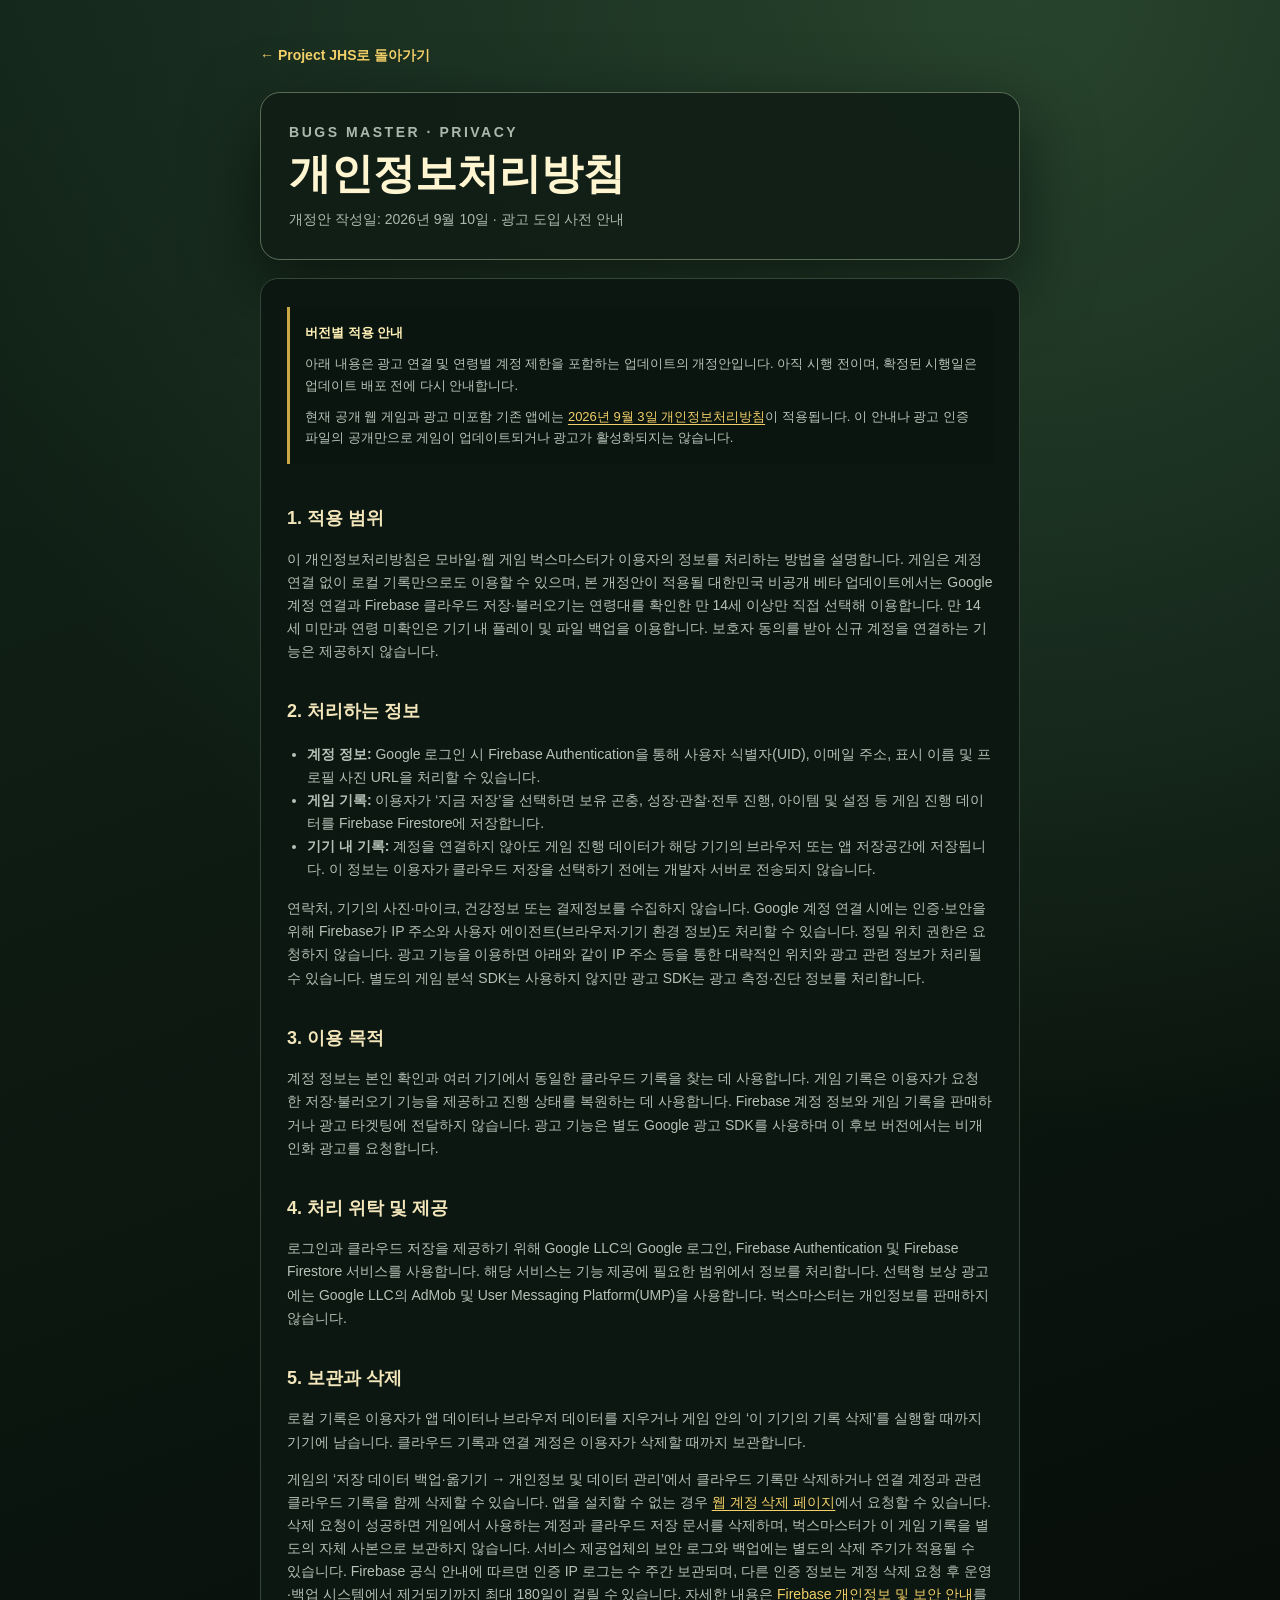
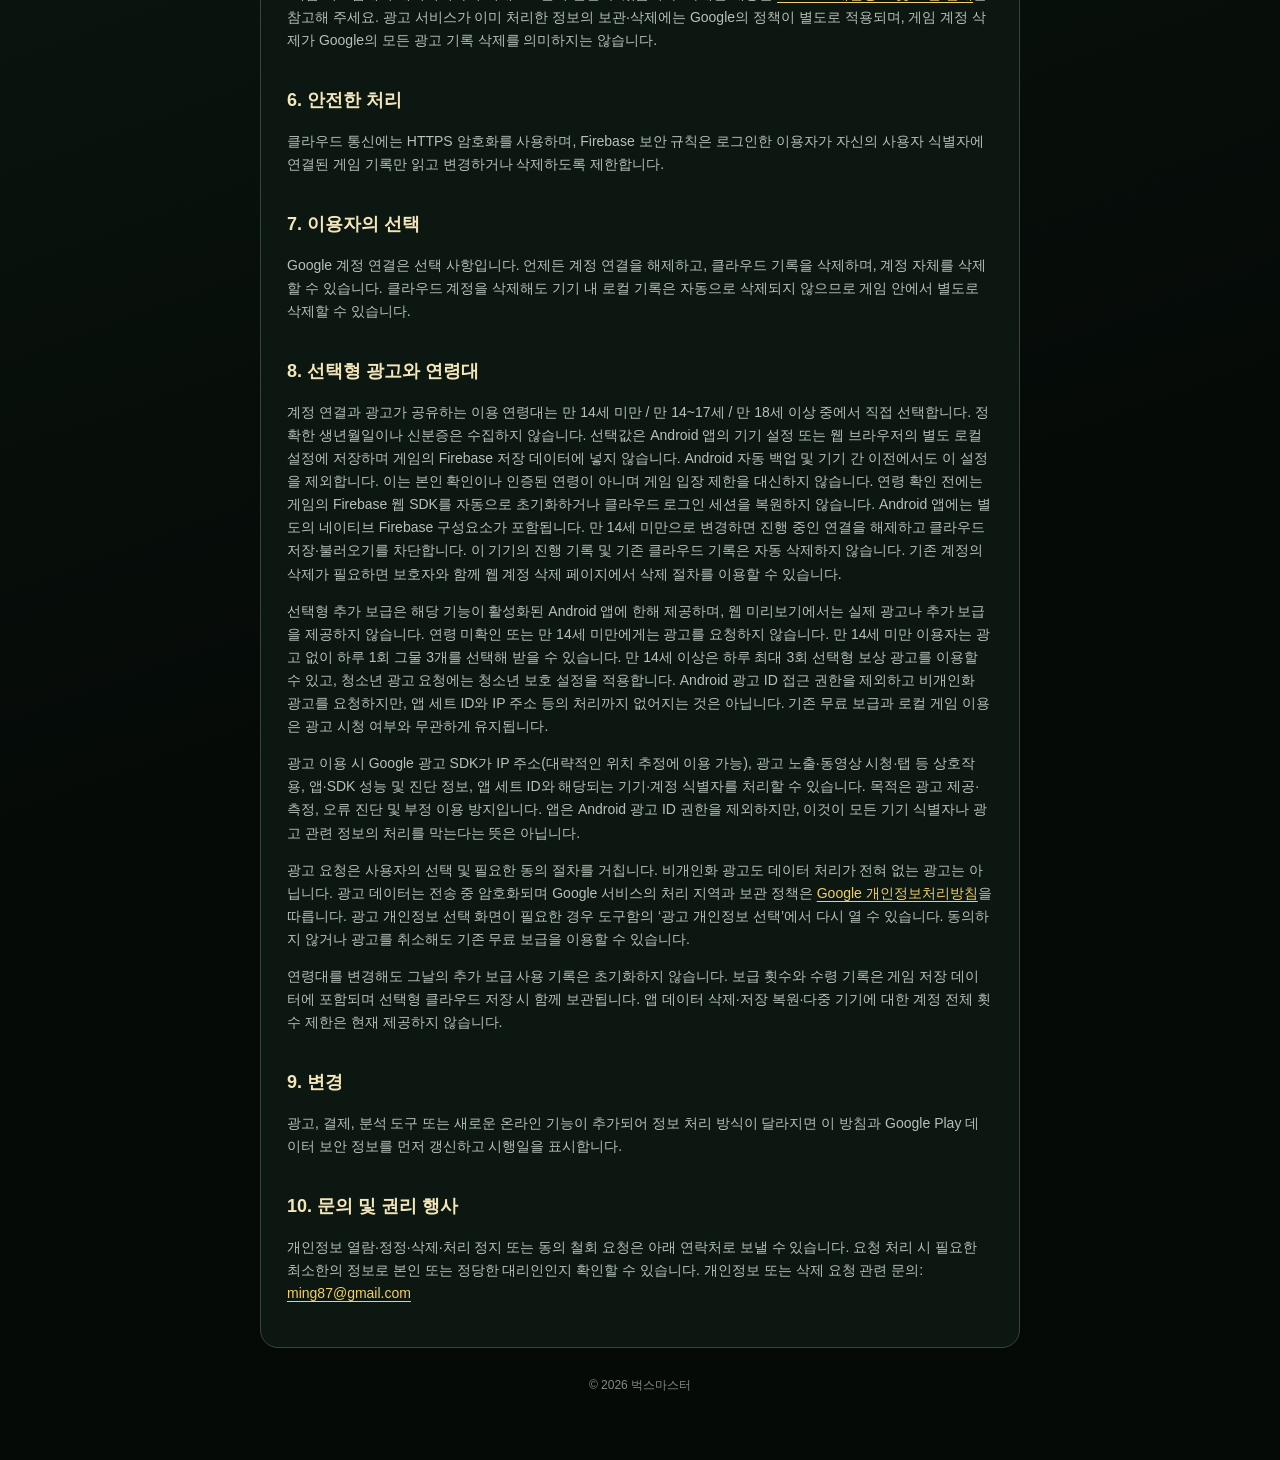
==== privacy/bugs-master-preview.html @ 704d8b58 "Publish versioned Bugs Master privacy pages without changing existing game policy" ====
<!doctype html>
<html lang="ko">
<head>
  <meta charset="UTF-8">
  <meta name="viewport" content="width=device-width,initial-scale=1,viewport-fit=cover">
  <meta name="description" content="벅스마스터 개인정보처리방침">
  <title>개인정보처리방침 개정안 · 시행 전 | 벅스마스터</title>
  <link rel="stylesheet" href="bugs-master-legal.css">
</head>
<body><main>
  <a class="back" href="../index.html">← Project JHS로 돌아가기</a>
  <header class="hero"><p class="eyebrow">BUGS MASTER · PRIVACY</p><h1>개인정보처리방침</h1><p>개정안 작성일: 2026년 9월 10일 · 광고 도입 사전 안내</p></header>
  <div class="content">
    <div class="status"><strong>버전별 적용 안내</strong><span>아래 내용은 광고 연결 및 연령별 계정 제한을 포함하는 업데이트의 개정안입니다. 아직 시행 전이며, 확정된 시행일은 업데이트 배포 전에 다시 안내합니다.</span><span>현재 공개 웹 게임과 광고 미포함 기존 앱에는 <a href="bugs-master-20260903.html">2026년 9월 3일 개인정보처리방침</a>이 적용됩니다. 이 안내나 광고 인증 파일의 공개만으로 게임이 업데이트되거나 광고가 활성화되지는 않습니다.</span></div>
    <section><h2>1. 적용 범위</h2><p>이 개인정보처리방침은 모바일·웹 게임 벅스마스터가 이용자의 정보를 처리하는 방법을 설명합니다. 게임은 계정 연결 없이 로컬 기록만으로도 이용할 수 있으며, 본 개정안이 적용될 대한민국 비공개 베타 업데이트에서는 Google 계정 연결과 Firebase 클라우드 저장·불러오기는 연령대를 확인한 만 14세 이상만 직접 선택해 이용합니다. 만 14세 미만과 연령 미확인은 기기 내 플레이 및 파일 백업을 이용합니다. 보호자 동의를 받아 신규 계정을 연결하는 기능은 제공하지 않습니다.</p></section>
    <section><h2>2. 처리하는 정보</h2><ul><li><strong>계정 정보:</strong> Google 로그인 시 Firebase Authentication을 통해 사용자 식별자(UID), 이메일 주소, 표시 이름 및 프로필 사진 URL을 처리할 수 있습니다.</li><li><strong>게임 기록:</strong> 이용자가 ‘지금 저장’을 선택하면 보유 곤충, 성장·관찰·전투 진행, 아이템 및 설정 등 게임 진행 데이터를 Firebase Firestore에 저장합니다.</li><li><strong>기기 내 기록:</strong> 계정을 연결하지 않아도 게임 진행 데이터가 해당 기기의 브라우저 또는 앱 저장공간에 저장됩니다. 이 정보는 이용자가 클라우드 저장을 선택하기 전에는 개발자 서버로 전송되지 않습니다.</li></ul><p>연락처, 기기의 사진·마이크, 건강정보 또는 결제정보를 수집하지 않습니다. Google 계정 연결 시에는 인증·보안을 위해 Firebase가 IP 주소와 사용자 에이전트(브라우저·기기 환경 정보)도 처리할 수 있습니다. 정밀 위치 권한은 요청하지 않습니다. 광고 기능을 이용하면 아래와 같이 IP 주소 등을 통한 대략적인 위치와 광고 관련 정보가 처리될 수 있습니다. 별도의 게임 분석 SDK는 사용하지 않지만 광고 SDK는 광고 측정·진단 정보를 처리합니다.</p></section>
    <section><h2>3. 이용 목적</h2><p>계정 정보는 본인 확인과 여러 기기에서 동일한 클라우드 기록을 찾는 데 사용합니다. 게임 기록은 이용자가 요청한 저장·불러오기 기능을 제공하고 진행 상태를 복원하는 데 사용합니다. Firebase 계정 정보와 게임 기록을 판매하거나 광고 타겟팅에 전달하지 않습니다. 광고 기능은 별도 Google 광고 SDK를 사용하며 이 후보 버전에서는 비개인화 광고를 요청합니다.</p></section>
    <section><h2>4. 처리 위탁 및 제공</h2><p>로그인과 클라우드 저장을 제공하기 위해 Google LLC의 Google 로그인, Firebase Authentication 및 Firebase Firestore 서비스를 사용합니다. 해당 서비스는 기능 제공에 필요한 범위에서 정보를 처리합니다. 선택형 보상 광고에는 Google LLC의 AdMob 및 User Messaging Platform(UMP)을 사용합니다. 벅스마스터는 개인정보를 판매하지 않습니다.</p></section>
    <section><h2>5. 보관과 삭제</h2><p>로컬 기록은 이용자가 앱 데이터나 브라우저 데이터를 지우거나 게임 안의 ‘이 기기의 기록 삭제’를 실행할 때까지 기기에 남습니다. 클라우드 기록과 연결 계정은 이용자가 삭제할 때까지 보관합니다.</p><p>게임의 ‘저장 데이터 백업·옮기기 → 개인정보 및 데이터 관리’에서 클라우드 기록만 삭제하거나 연결 계정과 관련 클라우드 기록을 함께 삭제할 수 있습니다. 앱을 설치할 수 없는 경우 <a href="https://bugs-master.ald-stark.chatgpt.site/game/account-deletion.html">웹 계정 삭제 페이지</a>에서 요청할 수 있습니다. 삭제 요청이 성공하면 게임에서 사용하는 계정과 클라우드 저장 문서를 삭제하며, 벅스마스터가 이 게임 기록을 별도의 자체 사본으로 보관하지 않습니다. 서비스 제공업체의 보안 로그와 백업에는 별도의 삭제 주기가 적용될 수 있습니다. Firebase 공식 안내에 따르면 인증 IP 로그는 수 주간 보관되며, 다른 인증 정보는 계정 삭제 요청 후 운영·백업 시스템에서 제거되기까지 최대 180일이 걸릴 수 있습니다. 자세한 내용은 <a href="https://firebase.google.com/support/privacy">Firebase 개인정보 및 보안 안내</a>를 참고해 주세요. 광고 서비스가 이미 처리한 정보의 보관·삭제에는 Google의 정책이 별도로 적용되며, 게임 계정 삭제가 Google의 모든 광고 기록 삭제를 의미하지는 않습니다.</p></section>
    <section><h2>6. 안전한 처리</h2><p>클라우드 통신에는 HTTPS 암호화를 사용하며, Firebase 보안 규칙은 로그인한 이용자가 자신의 사용자 식별자에 연결된 게임 기록만 읽고 변경하거나 삭제하도록 제한합니다.</p></section>
    <section><h2>7. 이용자의 선택</h2><p>Google 계정 연결은 선택 사항입니다. 언제든 계정 연결을 해제하고, 클라우드 기록을 삭제하며, 계정 자체를 삭제할 수 있습니다. 클라우드 계정을 삭제해도 기기 내 로컬 기록은 자동으로 삭제되지 않으므로 게임 안에서 별도로 삭제할 수 있습니다.</p></section>
    <section><h2>8. 선택형 광고와 연령대</h2><p>계정 연결과 광고가 공유하는 이용 연령대는 만 14세 미만 / 만 14~17세 / 만 18세 이상 중에서 직접 선택합니다. 정확한 생년월일이나 신분증은 수집하지 않습니다. 선택값은 Android 앱의 기기 설정 또는 웹 브라우저의 별도 로컬 설정에 저장하며 게임의 Firebase 저장 데이터에 넣지 않습니다. Android 자동 백업 및 기기 간 이전에서도 이 설정을 제외합니다. 이는 본인 확인이나 인증된 연령이 아니며 게임 입장 제한을 대신하지 않습니다. 연령 확인 전에는 게임의 Firebase 웹 SDK를 자동으로 초기화하거나 클라우드 로그인 세션을 복원하지 않습니다. Android 앱에는 별도의 네이티브 Firebase 구성요소가 포함됩니다. 만 14세 미만으로 변경하면 진행 중인 연결을 해제하고 클라우드 저장·불러오기를 차단합니다. 이 기기의 진행 기록 및 기존 클라우드 기록은 자동 삭제하지 않습니다. 기존 계정의 삭제가 필요하면 보호자와 함께 웹 계정 삭제 페이지에서 삭제 절차를 이용할 수 있습니다.</p><p>선택형 추가 보급은 해당 기능이 활성화된 Android 앱에 한해 제공하며, 웹 미리보기에서는 실제 광고나 추가 보급을 제공하지 않습니다. 연령 미확인 또는 만 14세 미만에게는 광고를 요청하지 않습니다. 만 14세 미만 이용자는 광고 없이 하루 1회 그물 3개를 선택해 받을 수 있습니다. 만 14세 이상은 하루 최대 3회 선택형 보상 광고를 이용할 수 있고, 청소년 광고 요청에는 청소년 보호 설정을 적용합니다. Android 광고 ID 접근 권한을 제외하고 비개인화 광고를 요청하지만, 앱 세트 ID와 IP 주소 등의 처리까지 없어지는 것은 아닙니다. 기존 무료 보급과 로컬 게임 이용은 광고 시청 여부와 무관하게 유지됩니다.</p><p>광고 이용 시 Google 광고 SDK가 IP 주소(대략적인 위치 추정에 이용 가능), 광고 노출·동영상 시청·탭 등 상호작용, 앱·SDK 성능 및 진단 정보, 앱 세트 ID와 해당되는 기기·계정 식별자를 처리할 수 있습니다. 목적은 광고 제공·측정, 오류 진단 및 부정 이용 방지입니다. 앱은 Android 광고 ID 권한을 제외하지만, 이것이 모든 기기 식별자나 광고 관련 정보의 처리를 막는다는 뜻은 아닙니다.</p><p>광고 요청은 사용자의 선택 및 필요한 동의 절차를 거칩니다. 비개인화 광고도 데이터 처리가 전혀 없는 광고는 아닙니다. 광고 데이터는 전송 중 암호화되며 Google 서비스의 처리 지역과 보관 정책은 <a href="https://policies.google.com/privacy">Google 개인정보처리방침</a>을 따릅니다. 광고 개인정보 선택 화면이 필요한 경우 도구함의 ‘광고 개인정보 선택’에서 다시 열 수 있습니다. 동의하지 않거나 광고를 취소해도 기존 무료 보급을 이용할 수 있습니다.</p><p>연령대를 변경해도 그날의 추가 보급 사용 기록은 초기화하지 않습니다. 보급 횟수와 수령 기록은 게임 저장 데이터에 포함되며 선택형 클라우드 저장 시 함께 보관됩니다. 앱 데이터 삭제·저장 복원·다중 기기에 대한 계정 전체 횟수 제한은 현재 제공하지 않습니다.</p></section>
    <section><h2>9. 변경</h2><p>광고, 결제, 분석 도구 또는 새로운 온라인 기능이 추가되어 정보 처리 방식이 달라지면 이 방침과 Google Play 데이터 보안 정보를 먼저 갱신하고 시행일을 표시합니다.</p></section>
    <section><h2>10. 문의 및 권리 행사</h2><p>개인정보 열람·정정·삭제·처리 정지 또는 동의 철회 요청은 아래 연락처로 보낼 수 있습니다. 요청 처리 시 필요한 최소한의 정보로 본인 또는 정당한 대리인인지 확인할 수 있습니다. 개인정보 또는 삭제 요청 관련 문의: <a href="mailto:ming87@gmail.com">ming87@gmail.com</a></p></section>
  </div>
  <footer>© 2026 벅스마스터</footer>
</main></body>
</html>
---- privacy/bugs-master-legal.css ----
:root{font-family:'Noto Sans KR','Malgun Gothic',sans-serif;color:#e9eee8;background:#07110c;line-height:1.65}*{box-sizing:border-box}body{margin:0;min-height:100vh;background:radial-gradient(circle at 80% 0,#27432d 0,transparent 35%),linear-gradient(160deg,#13251a,#050a07 70%);color:#dce5dc}main{width:min(100% - 32px,760px);margin:0 auto;padding:42px 0 64px}a{color:#f2cf68;text-underline-offset:3px}.back{display:inline-flex;align-items:center;gap:7px;margin-bottom:25px;font-size:14px;font-weight:700;text-decoration:none}.eyebrow{margin:0;color:#d3ae4e;font-size:11px;font-weight:800;letter-spacing:.18em}.hero{padding:28px;border:1px solid #596c55;border-radius:20px;background:#101d15e8;box-shadow:0 24px 70px #0008}.hero h1{margin:5px 0 8px;color:#fff5d1;font-size:clamp(28px,7vw,42px);line-height:1.2}.hero p{margin:0;color:#abb9ad;font-size:14px}.status{display:grid;gap:10px;margin:20px 0;padding:15px;border-left:3px solid #cba846;background:#0a1510;color:#b8c4ba;font-size:13px}.status strong{color:#fff0b5}.content{margin-top:18px;padding:8px 26px 28px;border:1px solid #34463a;border-radius:18px;background:#0b1710}.content section{padding-top:20px}.content h2{margin:0 0 7px;color:#f3e6bb;font-size:18px}.content p,.content li{color:#b6c1b8;font-size:14px}.content ul{padding-left:20px}.actions{display:grid;gap:10px;margin-top:20px}.actions button{min-height:52px;border:1px solid #b88e35;border-radius:12px;background:linear-gradient(#e3bd55,#aa7926);color:#172014;font:800 14px inherit;cursor:pointer}.actions button.secondary{border-color:#5e7562;background:#17291d;color:#e5ece5}.actions button.danger{border-color:#a95448;background:#321815;color:#ffc3b9}.actions button:disabled{cursor:not-allowed;filter:grayscale(1);opacity:.48}.account-card{margin-top:18px;padding:18px;border:1px solid #53685a;border-radius:15px;background:#102018}.account-card small,.account-card b{display:block}.account-card small{color:#8fa092;font-size:11px}.account-card b{margin-top:4px;color:#eef3ed;font-size:15px}.notice{min-height:48px;margin:15px 0 0;padding:12px 14px;border-radius:10px;background:#09130e;color:#9eada1;font-size:13px}.notice.error{border:1px solid #8c4a42;color:#ffb7ad}.notice.success{border:1px solid #5b865d;color:#c4ebc5}.fine{margin-top:18px;color:#86958a;font-size:12px}footer{margin-top:28px;color:#7f8c82;font-size:12px;text-align:center}@media(max-width:480px){main{width:min(100% - 20px,760px);padding-top:22px}.hero{padding:22px 18px}.content{padding-inline:18px}}
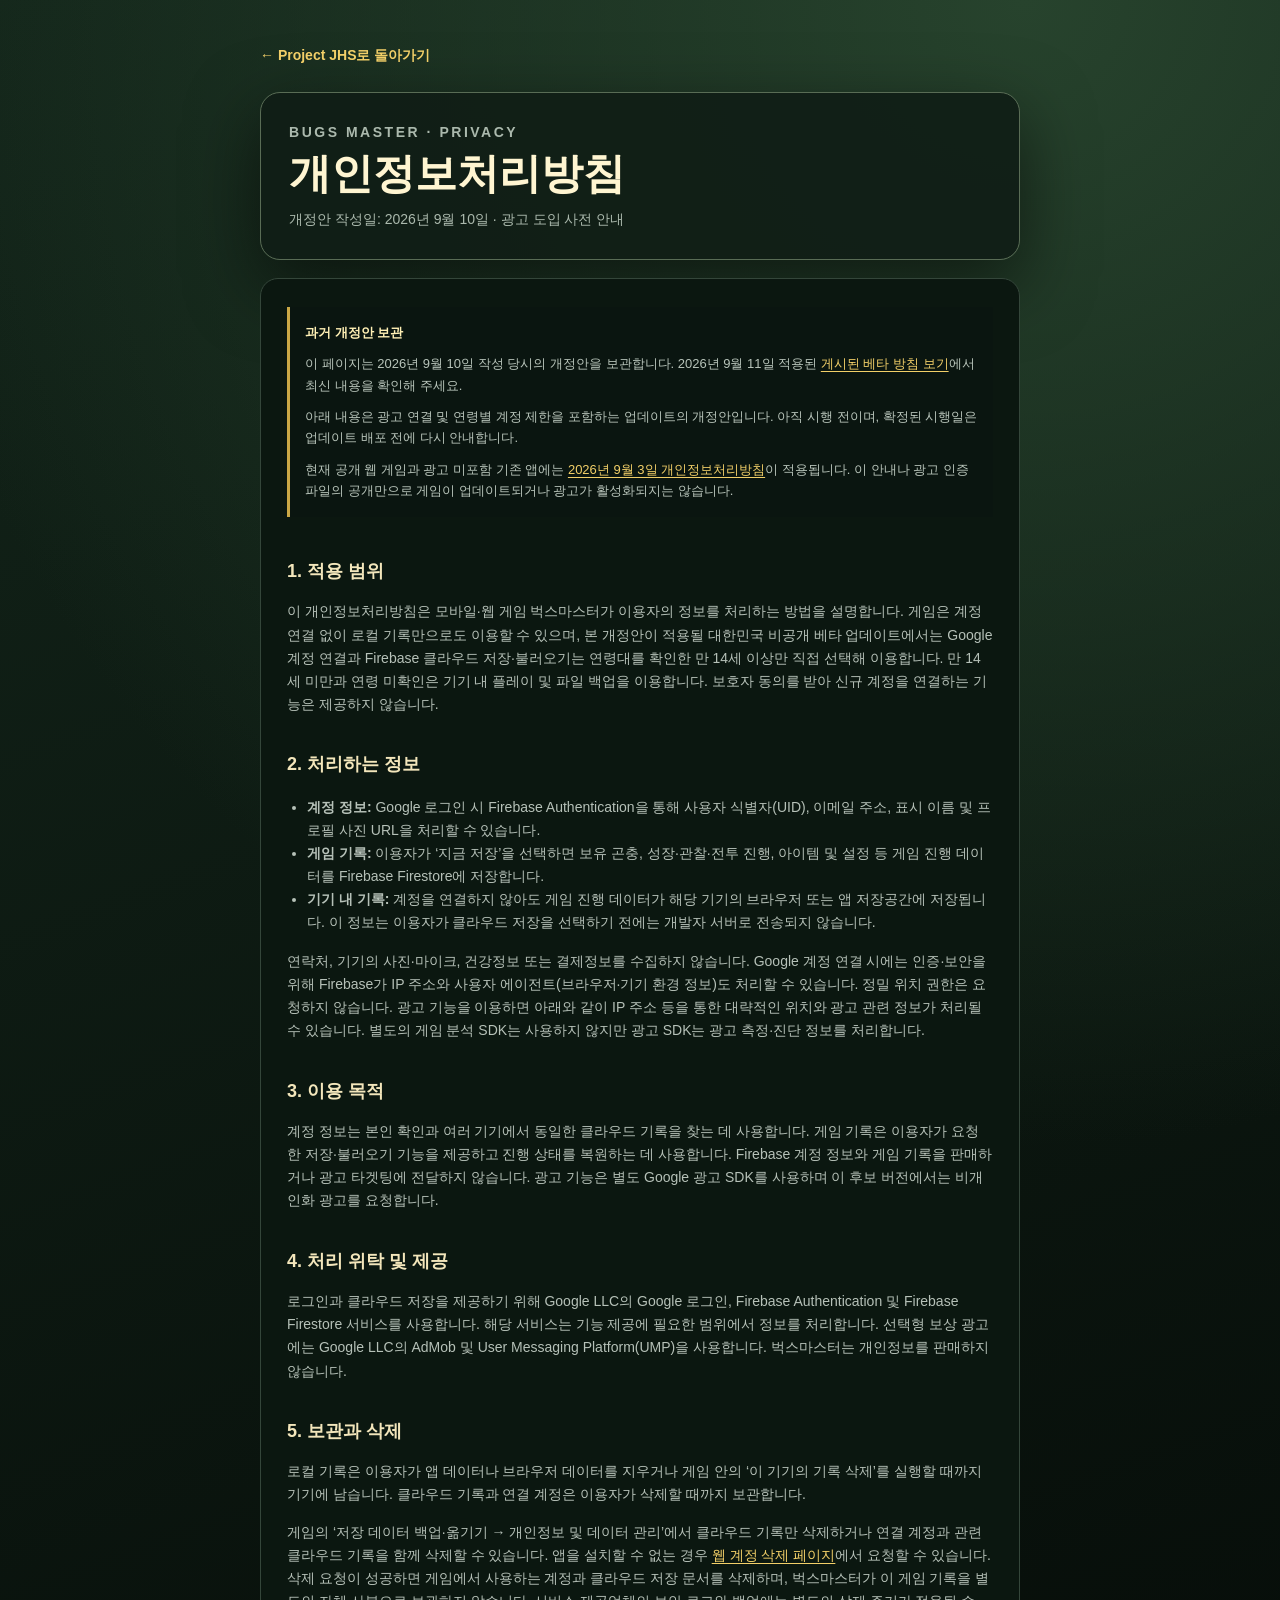
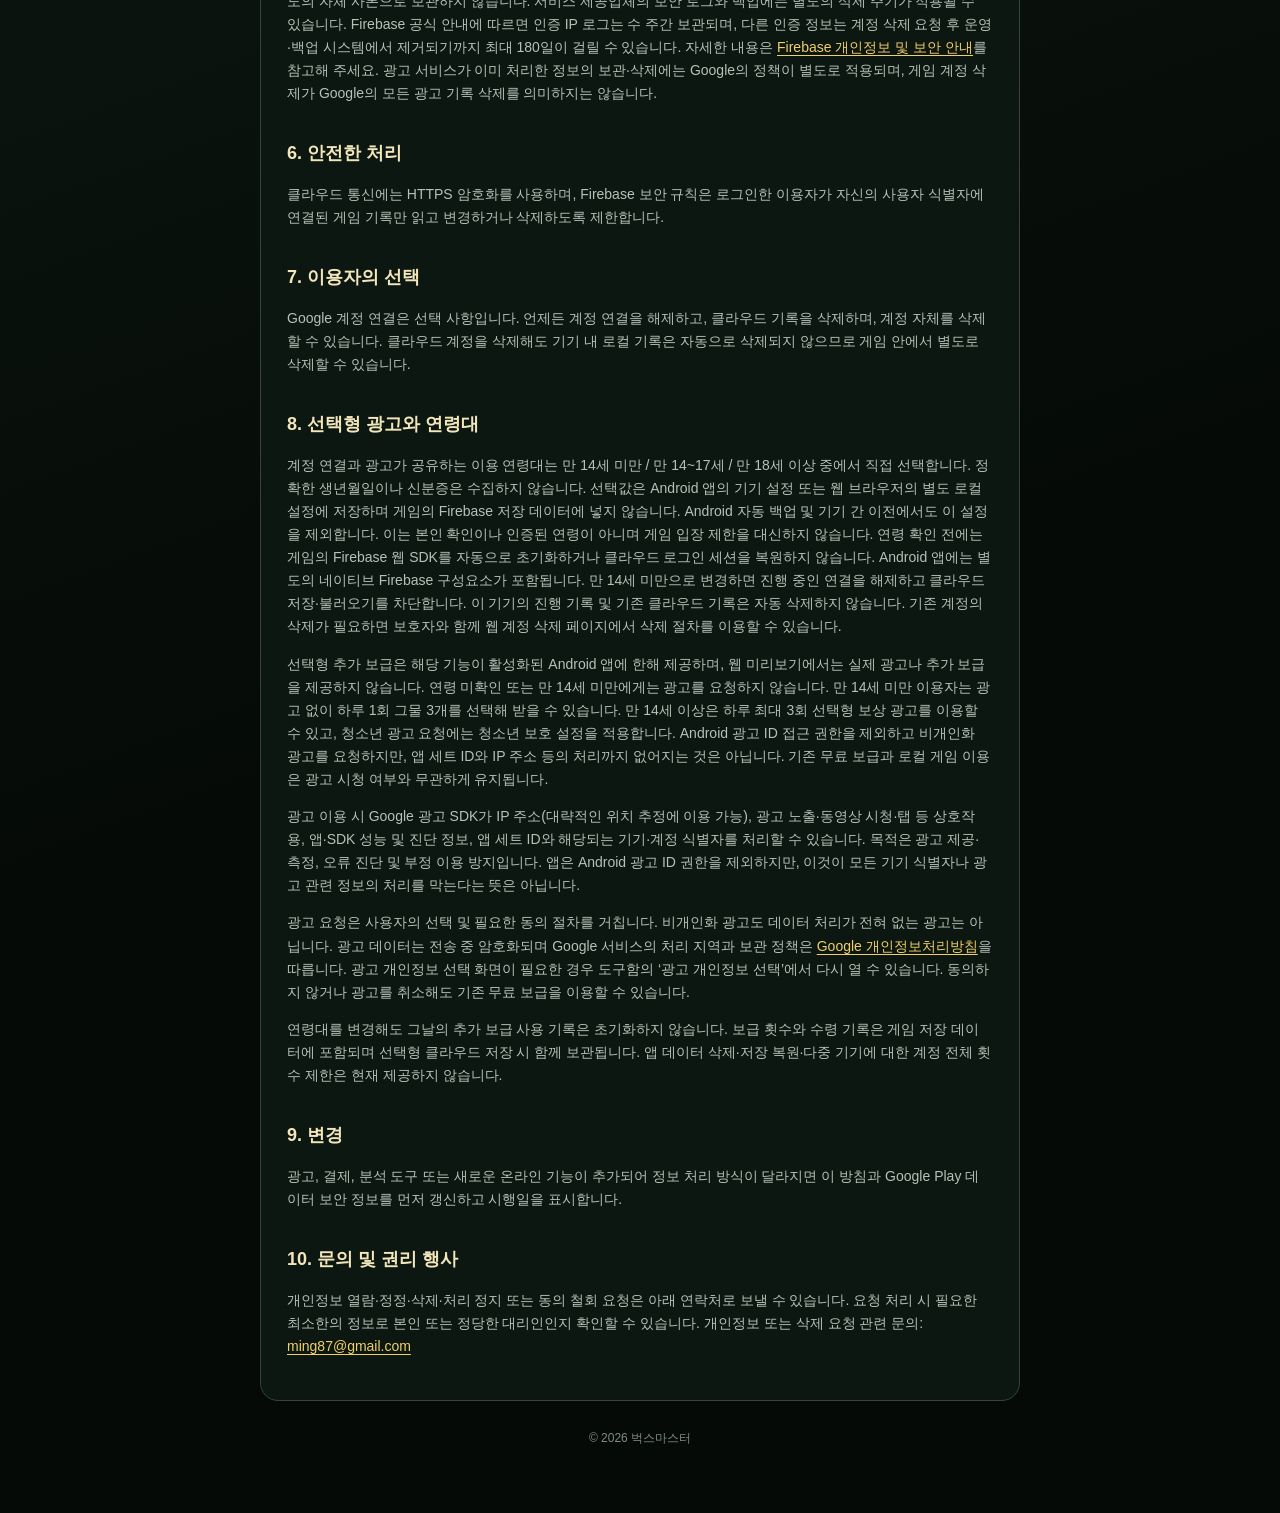
==== commit b452aea0: "Publish Bugs Master advertising beta privacy policy" ====
--- a/privacy/bugs-master-preview.html
+++ b/privacy/bugs-master-preview.html
@@ -11,7 +11,7 @@
   <a class="back" href="../index.html">← Project JHS로 돌아가기</a>
   <header class="hero"><p class="eyebrow">BUGS MASTER · PRIVACY</p><h1>개인정보처리방침</h1><p>개정안 작성일: 2026년 9월 10일 · 광고 도입 사전 안내</p></header>
   <div class="content">
-    <div class="status"><strong>버전별 적용 안내</strong><span>아래 내용은 광고 연결 및 연령별 계정 제한을 포함하는 업데이트의 개정안입니다. 아직 시행 전이며, 확정된 시행일은 업데이트 배포 전에 다시 안내합니다.</span><span>현재 공개 웹 게임과 광고 미포함 기존 앱에는 <a href="bugs-master-20260903.html">2026년 9월 3일 개인정보처리방침</a>이 적용됩니다. 이 안내나 광고 인증 파일의 공개만으로 게임이 업데이트되거나 광고가 활성화되지는 않습니다.</span></div>
+    <div class="status"><strong>과거 개정안 보관</strong><span>이 페이지는 2026년 9월 10일 작성 당시의 개정안을 보관합니다. 2026년 9월 11일 적용된 <a href="bugs-master.html">게시된 베타 방침 보기</a>에서 최신 내용을 확인해 주세요.</span><span>아래 내용은 광고 연결 및 연령별 계정 제한을 포함하는 업데이트의 개정안입니다. 아직 시행 전이며, 확정된 시행일은 업데이트 배포 전에 다시 안내합니다.</span><span>현재 공개 웹 게임과 광고 미포함 기존 앱에는 <a href="bugs-master-20260903.html">2026년 9월 3일 개인정보처리방침</a>이 적용됩니다. 이 안내나 광고 인증 파일의 공개만으로 게임이 업데이트되거나 광고가 활성화되지는 않습니다.</span></div>
     <section><h2>1. 적용 범위</h2><p>이 개인정보처리방침은 모바일·웹 게임 벅스마스터가 이용자의 정보를 처리하는 방법을 설명합니다. 게임은 계정 연결 없이 로컬 기록만으로도 이용할 수 있으며, 본 개정안이 적용될 대한민국 비공개 베타 업데이트에서는 Google 계정 연결과 Firebase 클라우드 저장·불러오기는 연령대를 확인한 만 14세 이상만 직접 선택해 이용합니다. 만 14세 미만과 연령 미확인은 기기 내 플레이 및 파일 백업을 이용합니다. 보호자 동의를 받아 신규 계정을 연결하는 기능은 제공하지 않습니다.</p></section>
     <section><h2>2. 처리하는 정보</h2><ul><li><strong>계정 정보:</strong> Google 로그인 시 Firebase Authentication을 통해 사용자 식별자(UID), 이메일 주소, 표시 이름 및 프로필 사진 URL을 처리할 수 있습니다.</li><li><strong>게임 기록:</strong> 이용자가 ‘지금 저장’을 선택하면 보유 곤충, 성장·관찰·전투 진행, 아이템 및 설정 등 게임 진행 데이터를 Firebase Firestore에 저장합니다.</li><li><strong>기기 내 기록:</strong> 계정을 연결하지 않아도 게임 진행 데이터가 해당 기기의 브라우저 또는 앱 저장공간에 저장됩니다. 이 정보는 이용자가 클라우드 저장을 선택하기 전에는 개발자 서버로 전송되지 않습니다.</li></ul><p>연락처, 기기의 사진·마이크, 건강정보 또는 결제정보를 수집하지 않습니다. Google 계정 연결 시에는 인증·보안을 위해 Firebase가 IP 주소와 사용자 에이전트(브라우저·기기 환경 정보)도 처리할 수 있습니다. 정밀 위치 권한은 요청하지 않습니다. 광고 기능을 이용하면 아래와 같이 IP 주소 등을 통한 대략적인 위치와 광고 관련 정보가 처리될 수 있습니다. 별도의 게임 분석 SDK는 사용하지 않지만 광고 SDK는 광고 측정·진단 정보를 처리합니다.</p></section>
     <section><h2>3. 이용 목적</h2><p>계정 정보는 본인 확인과 여러 기기에서 동일한 클라우드 기록을 찾는 데 사용합니다. 게임 기록은 이용자가 요청한 저장·불러오기 기능을 제공하고 진행 상태를 복원하는 데 사용합니다. Firebase 계정 정보와 게임 기록을 판매하거나 광고 타겟팅에 전달하지 않습니다. 광고 기능은 별도 Google 광고 SDK를 사용하며 이 후보 버전에서는 비개인화 광고를 요청합니다.</p></section>
